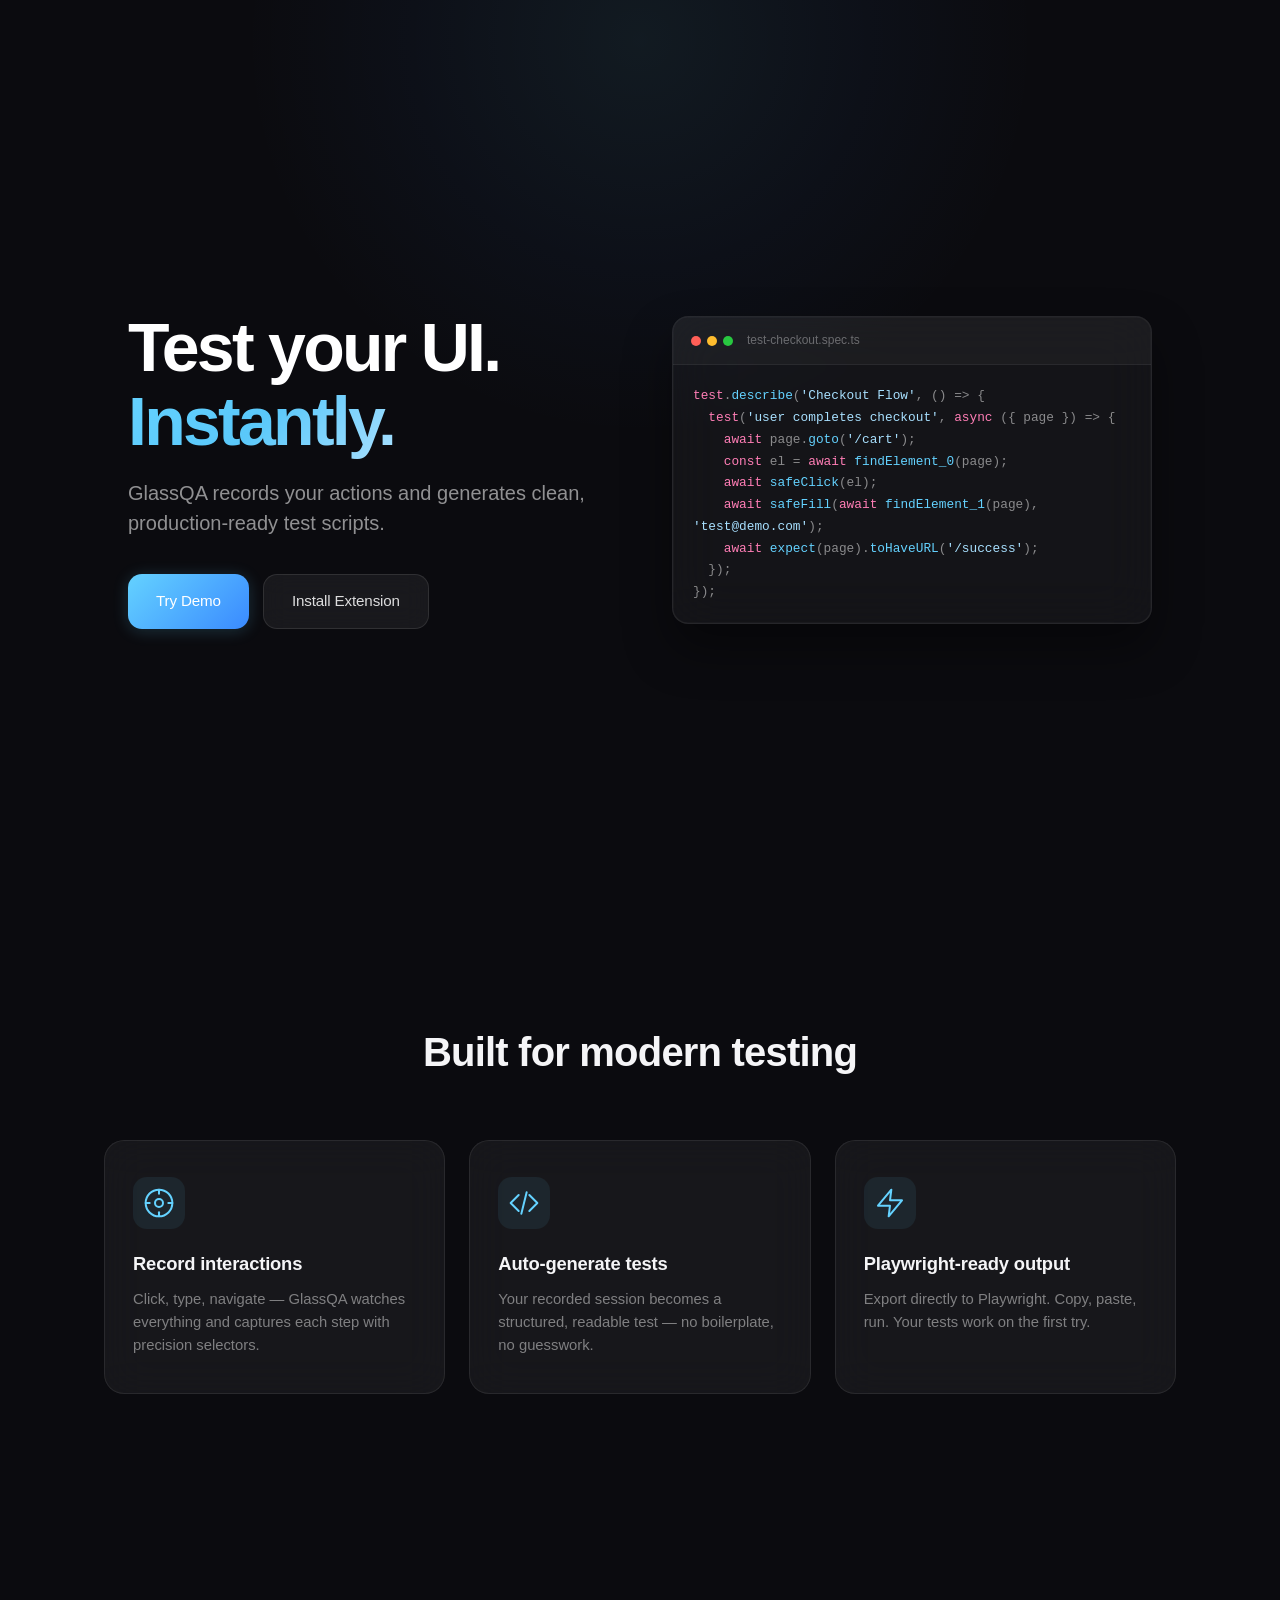
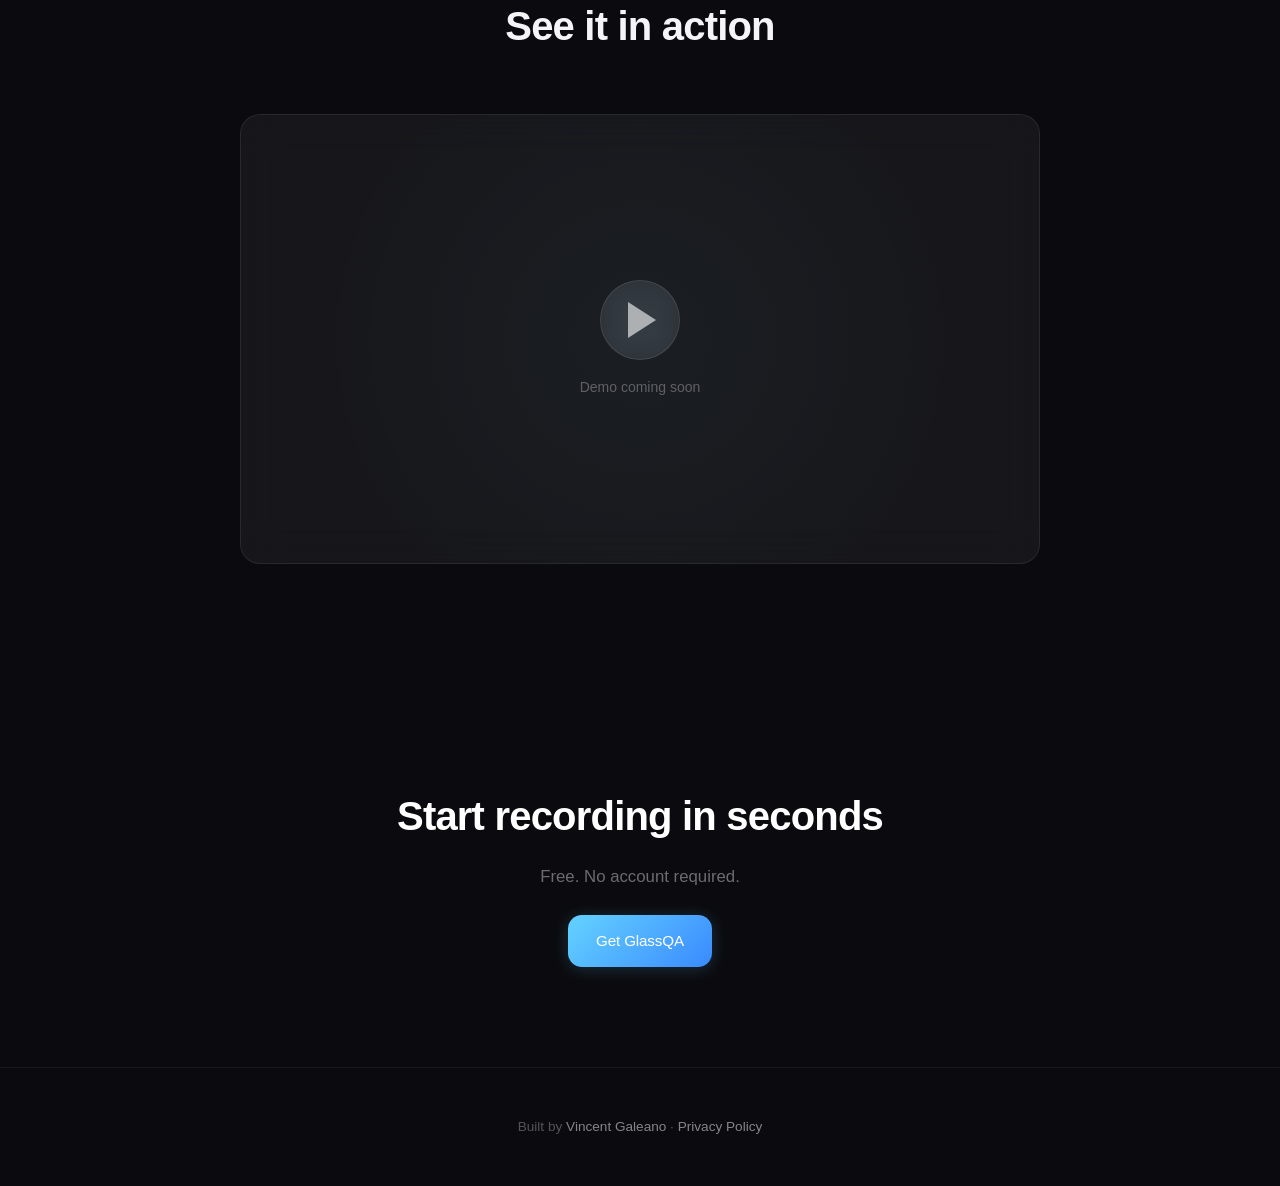
==== index.html @ 744df33e "Add Google site verification meta tag" ====
<!DOCTYPE html>
<html lang="en">
<head>
    <meta charset="UTF-8">
    <meta name="viewport" content="width=device-width, initial-scale=1.0">
    <meta name="description" content="GlassQA records your actions and generates clean, production-ready test scripts. Playwright-ready UI testing, instantly.">
    <meta name="theme-color" content="#0b0b0f">
    <meta name="google-site-verification" content="w3xjfdX42AZ_1gRZuG_v6qGY7btuIz7qNQNB15L5HIU" />
    <title>GlassQA — Test your UI. Instantly.</title>
    <link rel="stylesheet" href="styles.css">
    <link rel="icon" href="data:image/svg+xml,<svg xmlns='http://www.w3.org/2000/svg' viewBox='0 0 100 100'><text y='.9em' font-size='90'>🔬</text></svg>">
</head>
<body>

    <!-- Hero -->
    <section class="hero" id="hero">
        <div class="hero-glow"></div>
        <div class="container">
            <div class="hero-content fade-in">
                <h1 class="hero-title">Test your UI.<br><span class="accent">Instantly.</span></h1>
                <p class="hero-subtitle">GlassQA records your actions and generates clean, production-ready test scripts.</p>
                <div class="hero-actions">
                    <a href="#demo" class="btn btn-primary">Try Demo</a>
                    <a href="#install" class="btn btn-secondary">Install Extension</a>
                </div>
            </div>
            <div class="hero-visual fade-in" style="--delay: 0.2s">
                <div class="glass-card floating">
                    <div class="card-header">
                        <div class="dot red"></div>
                        <div class="dot yellow"></div>
                        <div class="dot green"></div>
                        <span class="card-title">test-checkout.spec.ts</span>
                    </div>
                    <div class="card-body">
                        <code class="code-block">
                            <span class="code-keyword">test</span>.<span class="code-method">describe</span>(<span class="code-string">'Checkout Flow'</span>, () => {<br>
                            &nbsp;&nbsp;<span class="code-keyword">test</span>(<span class="code-string">'user completes checkout'</span>, <span class="code-keyword">async</span> ({ page }) => {<br>
                            &nbsp;&nbsp;&nbsp;&nbsp;<span class="code-keyword">await</span> page.<span class="code-method">goto</span>(<span class="code-string">'/cart'</span>);<br>
                            &nbsp;&nbsp;&nbsp;&nbsp;<span class="code-keyword">const</span> el = <span class="code-keyword">await</span> <span class="code-method">findElement_0</span>(page);<br>
                            &nbsp;&nbsp;&nbsp;&nbsp;<span class="code-keyword">await</span> <span class="code-method">safeClick</span>(el);<br>
                            &nbsp;&nbsp;&nbsp;&nbsp;<span class="code-keyword">await</span> <span class="code-method">safeFill</span>(<span class="code-keyword">await</span> <span class="code-method">findElement_1</span>(page), <span class="code-string">'test@demo.com'</span>);<br>
                            &nbsp;&nbsp;&nbsp;&nbsp;<span class="code-keyword">await</span> <span class="code-method">expect</span>(page).<span class="code-method">toHaveURL</span>(<span class="code-string">'/success'</span>);<br>
                            &nbsp;&nbsp;});<br>
                            });
                        </code>
                    </div>
                </div>
            </div>
        </div>
    </section>

    <!-- Features -->
    <section class="features" id="features">
        <div class="container">
            <h2 class="section-title fade-in">Built for modern testing</h2>
            <div class="features-grid">
                <div class="feature-card glass fade-in" style="--delay: 0.1s">
                    <div class="feature-icon">
                        <svg width="32" height="32" viewBox="0 0 24 24" fill="none" stroke="currentColor" stroke-width="1.5" stroke-linecap="round" stroke-linejoin="round">
                            <circle cx="12" cy="12" r="10"/>
                            <circle cx="12" cy="12" r="3"/>
                            <line x1="12" y1="2" x2="12" y2="5"/>
                            <line x1="12" y1="19" x2="12" y2="22"/>
                            <line x1="2" y1="12" x2="5" y2="12"/>
                            <line x1="19" y1="12" x2="22" y2="12"/>
                        </svg>
                    </div>
                    <h3 class="feature-title">Record interactions</h3>
                    <p class="feature-desc">Click, type, navigate — GlassQA watches everything and captures each step with precision selectors.</p>
                </div>
                <div class="feature-card glass fade-in" style="--delay: 0.2s">
                    <div class="feature-icon">
                        <svg width="32" height="32" viewBox="0 0 24 24" fill="none" stroke="currentColor" stroke-width="1.5" stroke-linecap="round" stroke-linejoin="round">
                            <polyline points="16 18 22 12 16 6"/>
                            <polyline points="8 6 2 12 8 18"/>
                            <line x1="14" y1="4" x2="10" y2="20"/>
                        </svg>
                    </div>
                    <h3 class="feature-title">Auto-generate tests</h3>
                    <p class="feature-desc">Your recorded session becomes a structured, readable test — no boilerplate, no guesswork.</p>
                </div>
                <div class="feature-card glass fade-in" style="--delay: 0.3s">
                    <div class="feature-icon">
                        <svg width="32" height="32" viewBox="0 0 24 24" fill="none" stroke="currentColor" stroke-width="1.5" stroke-linecap="round" stroke-linejoin="round">
                            <path d="M13 2L3 14h9l-1 8 10-12h-9l1-8z"/>
                        </svg>
                    </div>
                    <h3 class="feature-title">Playwright-ready output</h3>
                    <p class="feature-desc">Export directly to Playwright. Copy, paste, run. Your tests work on the first try.</p>
                </div>
            </div>
        </div>
    </section>

    <!-- Demo -->
    <section class="demo" id="demo">
        <div class="container">
            <h2 class="section-title fade-in">See it in action</h2>
            <div class="demo-frame fade-in" style="--delay: 0.15s">
                <div class="glass demo-player">
                    <div class="demo-placeholder">
                        <div class="play-button">
                            <svg width="48" height="48" viewBox="0 0 24 24" fill="currentColor">
                                <polygon points="5 3 19 12 5 21 5 3"/>
                            </svg>
                        </div>
                        <p class="demo-caption">Demo coming soon</p>
                    </div>
                </div>
            </div>
        </div>
    </section>

    <!-- Install CTA -->
    <section class="cta" id="install">
        <div class="container">
            <div class="cta-content fade-in">
                <h2 class="cta-title">Start recording in seconds</h2>
                <p class="cta-subtitle">Free. No account required.</p>
                <a href="https://github.com/vinceg2012/glassqa" class="btn btn-primary" target="_blank" rel="noopener noreferrer">Get GlassQA</a>
            </div>
        </div>
    </section>

    <!-- Footer -->
    <footer class="footer">
        <div class="container">
            <p class="footer-text">Built by <a href="https://vincentgaleano.com" target="_blank" rel="noopener noreferrer">Vincent Galeano</a> · <a href="/privacy-policy.html">Privacy Policy</a></p>
        </div>
    </footer>

    <script src="script.js"></script>
</body>
</html>
---- styles.css ----
/* ============================================
   GlassQA — Apple-grade Landing Page Styles
   iOS 26 Liquid Glass Aesthetic
   ============================================ */

/* --- Reset & Base --- */

*,
*::before,
*::after {
    margin: 0;
    padding: 0;
    box-sizing: border-box;
}

html {
    scroll-behavior: smooth;
    -webkit-font-smoothing: antialiased;
    -moz-osx-font-smoothing: grayscale;
}

body {
    font-family: -apple-system, BlinkMacSystemFont, 'SF Pro Display', 'SF Pro Text',
        'Helvetica Neue', Helvetica, Arial, sans-serif;
    background: #0b0b0f;
    color: #f5f5f7;
    line-height: 1.6;
    overflow-x: hidden;
}

::selection {
    background: rgba(100, 210, 255, 0.3);
    color: #fff;
}

a {
    color: inherit;
    text-decoration: none;
}

/* --- Layout --- */

.container {
    max-width: 1120px;
    margin: 0 auto;
    padding: 0 24px;
}

.section-title {
    font-size: clamp(1.75rem, 4vw, 2.5rem);
    font-weight: 600;
    text-align: center;
    margin-bottom: 56px;
    letter-spacing: -0.02em;
    color: #f5f5f7;
}

/* --- Glass Utility --- */

.glass {
    background: rgba(255, 255, 255, 0.05);
    backdrop-filter: blur(20px);
    -webkit-backdrop-filter: blur(20px);
    border: 1px solid rgba(255, 255, 255, 0.08);
    border-radius: 20px;
}

/* ============================================
   Hero
   ============================================ */

.hero {
    position: relative;
    min-height: 100vh;
    display: flex;
    align-items: center;
    padding: 120px 0 80px;
    overflow: hidden;
}

.hero-glow {
    position: absolute;
    top: -40%;
    left: 50%;
    transform: translateX(-50%);
    width: 800px;
    height: 800px;
    background: radial-gradient(
        circle,
        rgba(100, 210, 255, 0.08) 0%,
        rgba(60, 140, 255, 0.04) 40%,
        transparent 70%
    );
    pointer-events: none;
    animation: glowPulse 6s ease-in-out infinite;
}

@keyframes glowPulse {
    0%, 100% { opacity: 0.7; transform: translateX(-50%) scale(1); }
    50% { opacity: 1; transform: translateX(-50%) scale(1.05); }
}

.hero .container {
    display: grid;
    grid-template-columns: 1fr 1fr;
    gap: 64px;
    align-items: center;
}

.hero-content {
    position: relative;
    z-index: 1;
}

.hero-title {
    font-size: clamp(2.5rem, 6vw, 4.25rem);
    font-weight: 700;
    line-height: 1.08;
    letter-spacing: -0.04em;
    margin-bottom: 20px;
    color: #ffffff;
}

.hero-title .accent {
    background: linear-gradient(135deg, #64d2ff, #5ac8fa, #a8e0ff);
    -webkit-background-clip: text;
    background-clip: text;
    -webkit-text-fill-color: transparent;
}

.hero-subtitle {
    font-size: clamp(1rem, 2vw, 1.25rem);
    color: rgba(255, 255, 255, 0.55);
    line-height: 1.5;
    max-width: 480px;
    margin-bottom: 36px;
    font-weight: 400;
}

.hero-actions {
    display: flex;
    gap: 14px;
    flex-wrap: wrap;
}

/* --- Buttons --- */

.btn {
    display: inline-flex;
    align-items: center;
    justify-content: center;
    padding: 14px 28px;
    border-radius: 14px;
    font-size: 0.95rem;
    font-weight: 500;
    letter-spacing: -0.01em;
    transition: all 0.3s ease;
    cursor: pointer;
    border: none;
    position: relative;
    overflow: hidden;
}

.btn-primary {
    background: linear-gradient(135deg, #64d2ff, #3a8aff);
    color: #fff;
    box-shadow:
        0 2px 16px rgba(100, 210, 255, 0.2),
        0 1px 3px rgba(0, 0, 0, 0.2);
}

.btn-primary:hover {
    box-shadow:
        0 4px 24px rgba(100, 210, 255, 0.35),
        0 1px 3px rgba(0, 0, 0, 0.2);
    transform: translateY(-1px);
}

.btn-primary:active {
    transform: translateY(0);
    box-shadow:
        0 1px 8px rgba(100, 210, 255, 0.2),
        0 1px 2px rgba(0, 0, 0, 0.2);
}

.btn-secondary {
    background: rgba(255, 255, 255, 0.06);
    backdrop-filter: blur(12px);
    -webkit-backdrop-filter: blur(12px);
    border: 1px solid rgba(255, 255, 255, 0.1);
    color: rgba(255, 255, 255, 0.85);
}

.btn-secondary:hover {
    background: rgba(255, 255, 255, 0.1);
    border-color: rgba(255, 255, 255, 0.18);
    transform: translateY(-1px);
}

.btn-secondary:active {
    transform: translateY(0);
    background: rgba(255, 255, 255, 0.06);
}

/* --- Hero Visual (Code Card) --- */

.hero-visual {
    position: relative;
    z-index: 1;
    display: flex;
    justify-content: center;
}

.glass-card {
    background: rgba(255, 255, 255, 0.04);
    backdrop-filter: blur(24px);
    -webkit-backdrop-filter: blur(24px);
    border: 1px solid rgba(255, 255, 255, 0.08);
    border-radius: 16px;
    overflow: hidden;
    width: 100%;
    max-width: 480px;
    box-shadow:
        0 24px 48px rgba(0, 0, 0, 0.4),
        0 0 0 0.5px rgba(255, 255, 255, 0.05) inset;
}

.glass-card.floating {
    animation: float 6s ease-in-out infinite;
}

@keyframes float {
    0%, 100% { transform: translateY(0); }
    50% { transform: translateY(-10px); }
}

.card-header {
    display: flex;
    align-items: center;
    gap: 6px;
    padding: 14px 18px;
    background: rgba(255, 255, 255, 0.03);
    border-bottom: 1px solid rgba(255, 255, 255, 0.06);
}

.dot {
    width: 10px;
    height: 10px;
    border-radius: 50%;
}

.dot.red { background: #ff5f57; }
.dot.yellow { background: #febc2e; }
.dot.green { background: #28c840; }

.card-title {
    margin-left: 8px;
    font-size: 0.75rem;
    color: rgba(255, 255, 255, 0.35);
    font-weight: 400;
}

.card-body {
    padding: 20px;
}

.code-block {
    font-family: 'SF Mono', 'Fira Code', 'Cascadia Code', Consolas, monospace;
    font-size: 0.8rem;
    line-height: 1.7;
    color: rgba(255, 255, 255, 0.5);
    display: block;
}

.code-keyword { color: #ff7eb6; }
.code-string { color: #a8e0ff; }
.code-method { color: #64d2ff; }

/* ============================================
   Features
   ============================================ */

.features {
    padding: 120px 0;
    position: relative;
}

.features-grid {
    display: grid;
    grid-template-columns: repeat(3, 1fr);
    gap: 24px;
}

.feature-card {
    padding: 36px 28px;
    transition: all 0.3s ease;
    position: relative;
    overflow: hidden;
}

.feature-card::before {
    content: '';
    position: absolute;
    top: 0;
    left: 0;
    right: 0;
    bottom: 0;
    border-radius: 20px;
    background: radial-gradient(
        ellipse at 50% 0%,
        rgba(100, 210, 255, 0.06) 0%,
        transparent 60%
    );
    opacity: 0;
    transition: opacity 0.3s ease;
    pointer-events: none;
}

.feature-card:hover {
    transform: translateY(-4px);
    border-color: rgba(255, 255, 255, 0.14);
    box-shadow: 0 16px 40px rgba(0, 0, 0, 0.3);
}

.feature-card:hover::before {
    opacity: 1;
}

.feature-icon {
    width: 52px;
    height: 52px;
    display: flex;
    align-items: center;
    justify-content: center;
    border-radius: 14px;
    background: rgba(100, 210, 255, 0.08);
    color: #64d2ff;
    margin-bottom: 20px;
}

.feature-title {
    font-size: 1.15rem;
    font-weight: 600;
    margin-bottom: 10px;
    letter-spacing: -0.01em;
    color: #f5f5f7;
}

.feature-desc {
    font-size: 0.925rem;
    color: rgba(255, 255, 255, 0.45);
    line-height: 1.55;
    font-weight: 400;
}

/* ============================================
   Demo
   ============================================ */

.demo {
    padding: 80px 0 120px;
}

.demo-frame {
    max-width: 800px;
    margin: 0 auto;
}

.demo-player {
    aspect-ratio: 16 / 9;
    display: flex;
    align-items: center;
    justify-content: center;
    position: relative;
    overflow: hidden;
}

.demo-player::before {
    content: '';
    position: absolute;
    inset: 0;
    background: radial-gradient(
        circle at 50% 50%,
        rgba(100, 210, 255, 0.04) 0%,
        transparent 70%
    );
    pointer-events: none;
}

.demo-placeholder {
    text-align: center;
    position: relative;
    z-index: 1;
}

.play-button {
    width: 80px;
    height: 80px;
    border-radius: 50%;
    background: rgba(255, 255, 255, 0.06);
    backdrop-filter: blur(12px);
    -webkit-backdrop-filter: blur(12px);
    border: 1px solid rgba(255, 255, 255, 0.1);
    display: flex;
    align-items: center;
    justify-content: center;
    margin: 0 auto 16px;
    color: rgba(255, 255, 255, 0.6);
    cursor: pointer;
    transition: all 0.3s ease;
}

.play-button svg {
    margin-left: 4px;
}

.play-button:hover {
    background: rgba(255, 255, 255, 0.1);
    border-color: rgba(255, 255, 255, 0.18);
    color: #64d2ff;
    box-shadow: 0 0 32px rgba(100, 210, 255, 0.15);
    transform: scale(1.05);
}

.demo-caption {
    font-size: 0.875rem;
    color: rgba(255, 255, 255, 0.3);
    font-weight: 400;
}

/* ============================================
   CTA
   ============================================ */

.cta {
    padding: 100px 0;
    text-align: center;
    position: relative;
}

.cta-content {
    display: flex;
    flex-direction: column;
    align-items: center;
    gap: 16px;
}

.cta-title {
    font-size: clamp(1.75rem, 4vw, 2.5rem);
    font-weight: 600;
    letter-spacing: -0.02em;
    color: #ffffff;
}

.cta-subtitle {
    font-size: 1.05rem;
    color: rgba(255, 255, 255, 0.4);
    font-weight: 400;
    margin-bottom: 8px;
}

/* ============================================
   Footer
   ============================================ */

.footer {
    padding: 48px 0;
    border-top: 1px solid rgba(255, 255, 255, 0.06);
}

.footer-text {
    text-align: center;
    font-size: 0.85rem;
    color: rgba(255, 255, 255, 0.3);
    font-weight: 400;
}

.footer-text a {
    color: rgba(255, 255, 255, 0.5);
    transition: color 0.3s ease;
}

.footer-text a:hover {
    color: #64d2ff;
}

/* ============================================
   Animations
   ============================================ */

.fade-in {
    opacity: 0;
    transform: translateY(20px);
    transition: opacity 0.8s ease, transform 0.8s ease;
    transition-delay: var(--delay, 0s);
}

.fade-in.visible {
    opacity: 1;
    transform: translateY(0);
}

/* ============================================
   Responsive
   ============================================ */

@media (max-width: 960px) {
    .hero .container {
        grid-template-columns: 1fr;
        gap: 48px;
        text-align: center;
    }

    .hero-subtitle {
        margin-left: auto;
        margin-right: auto;
    }

    .hero-actions {
        justify-content: center;
    }

    .features-grid {
        grid-template-columns: 1fr;
        max-width: 440px;
        margin: 0 auto;
    }
}

@media (max-width: 600px) {
    .hero {
        padding: 100px 0 60px;
    }

    .hero-title {
        font-size: 2.25rem;
    }

    .hero-actions {
        flex-direction: column;
        align-items: center;
    }

    .btn {
        width: 100%;
        max-width: 280px;
    }

    .glass-card {
        max-width: 340px;
    }

    .code-block {
        font-size: 0.7rem;
    }

    .section-title {
        margin-bottom: 40px;
    }

    .features {
        padding: 80px 0;
    }

    .demo {
        padding: 60px 0 80px;
    }
}
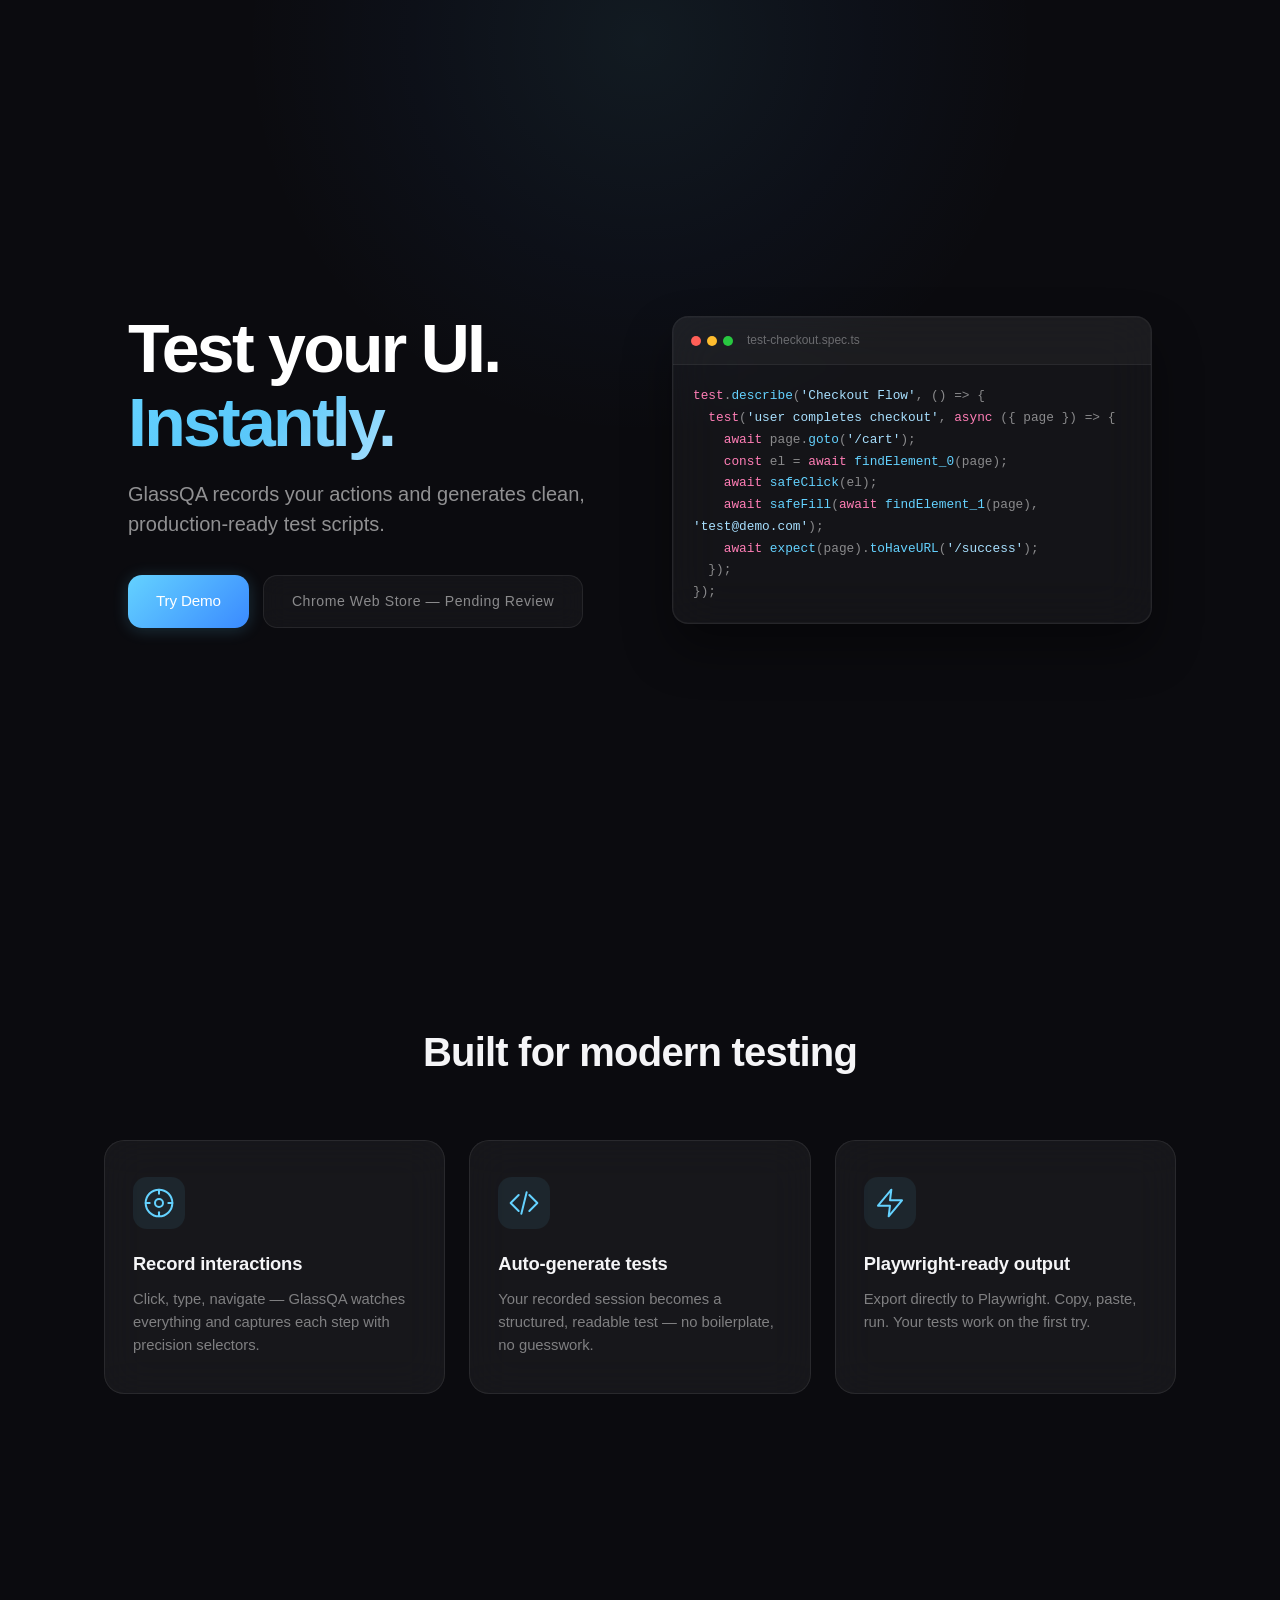
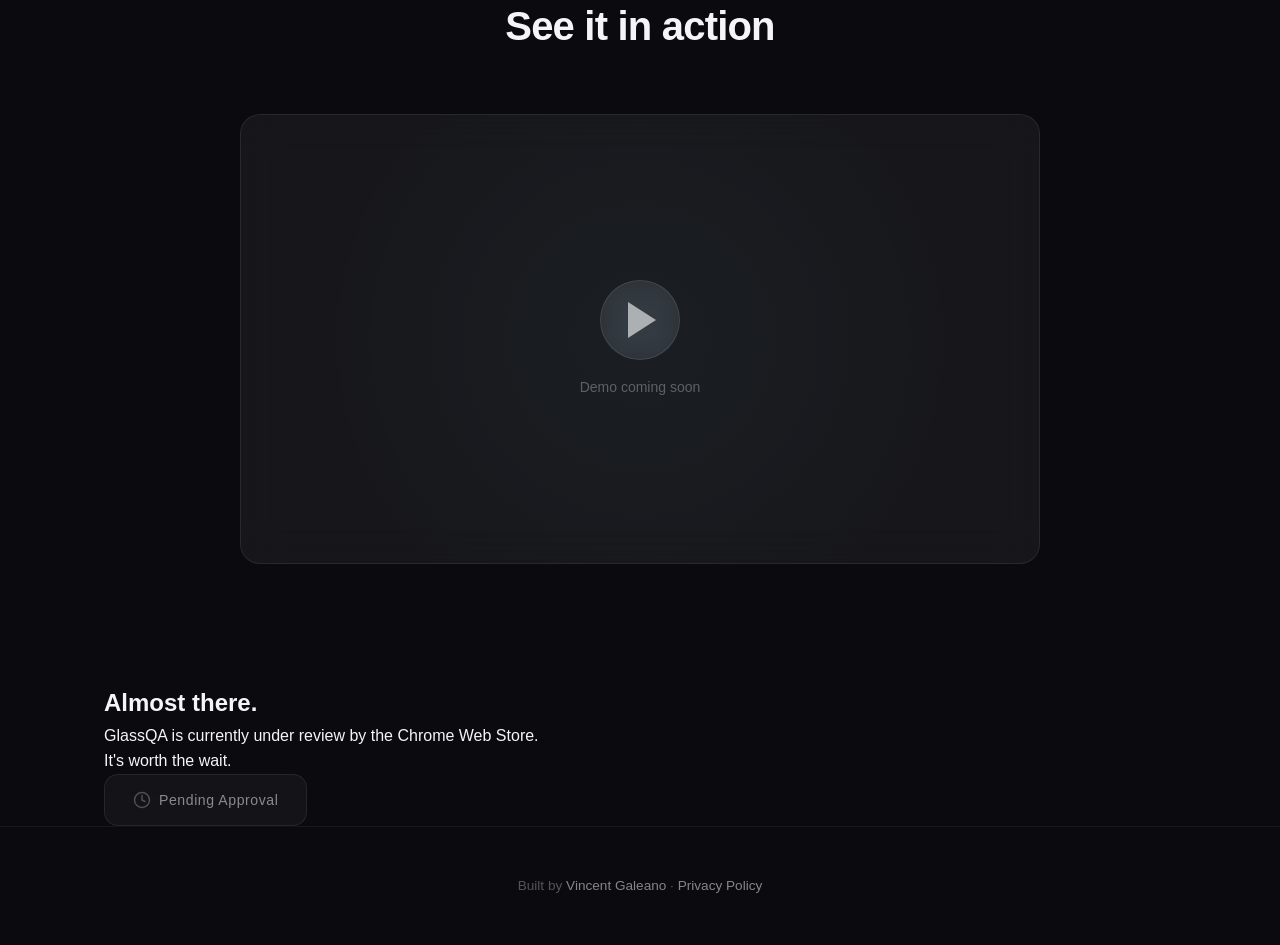
==== commit a875a746: "btn" ====
--- a/index.html
+++ b/index.html
@@ -21,7 +21,7 @@
                 <p class="hero-subtitle">GlassQA records your actions and generates clean, production-ready test scripts.</p>
                 <div class="hero-actions">
                     <a href="#demo" class="btn btn-primary">Try Demo</a>
-                    <a href="#install" class="btn btn-secondary">Install Extension</a>
+                    <span class="btn btn-pending" aria-disabled="true">Chrome Web Store — Pending Review</span>
                 </div>
             </div>
             <div class="hero-visual fade-in" style="--delay: 0.2s">
@@ -116,9 +116,12 @@
     <section class="cta" id="install">
         <div class="container">
             <div class="cta-content fade-in">
-                <h2 class="cta-title">Start recording in seconds</h2>
-                <p class="cta-subtitle">Free. No account required.</p>
-                <a href="https://github.com/vinceg2012/glassqa" class="btn btn-primary" target="_blank" rel="noopener noreferrer">Get GlassQA</a>
+                <h2 class="cta-title">Almost there.</h2>
+                <p class="cta-subtitle">GlassQA is currently under review by the Chrome Web Store.<br>It's worth the wait.</p>
+                <span class="btn btn-pending" aria-disabled="true">
+                    <svg class="pending-icon" width="18" height="18" viewBox="0 0 24 24" fill="none" stroke="currentColor" stroke-width="2" stroke-linecap="round" stroke-linejoin="round"><circle cx="12" cy="12" r="10"/><polyline points="12 6 12 12 16 14"/></svg>
+                    Pending Approval
+                </span>
             </div>
         </div>
     </section>
--- a/styles.css
+++ b/styles.css
@@ -200,6 +200,28 @@
 .btn-secondary:active {
     transform: translateY(0);
     background: rgba(255, 255, 255, 0.06);
+}
+
+/* --- Pending Approval Badge --- */
+
+.btn-pending {
+    background: rgba(255, 255, 255, 0.04);
+    backdrop-filter: blur(12px);
+    -webkit-backdrop-filter: blur(12px);
+    border: 1px solid rgba(255, 255, 255, 0.08);
+    color: rgba(255, 255, 255, 0.5);
+    cursor: default;
+    pointer-events: none;
+    display: inline-flex;
+    align-items: center;
+    gap: 8px;
+    font-size: 0.88rem;
+    letter-spacing: 0.04em;
+}
+
+.btn-pending .pending-icon {
+    opacity: 0.5;
+    flex-shrink: 0;
 }
 
 /* --- Hero Visual (Code Card) --- */
@@ -429,37 +451,6 @@
 }
 
 /* ============================================
-   CTA
-   ============================================ */
-
-.cta {
-    padding: 100px 0;
-    text-align: center;
-    position: relative;
-}
-
-.cta-content {
-    display: flex;
-    flex-direction: column;
-    align-items: center;
-    gap: 16px;
-}
-
-.cta-title {
-    font-size: clamp(1.75rem, 4vw, 2.5rem);
-    font-weight: 600;
-    letter-spacing: -0.02em;
-    color: #ffffff;
-}
-
-.cta-subtitle {
-    font-size: 1.05rem;
-    color: rgba(255, 255, 255, 0.4);
-    font-weight: 400;
-    margin-bottom: 8px;
-}
-
-/* ============================================
    Footer
    ============================================ */
 
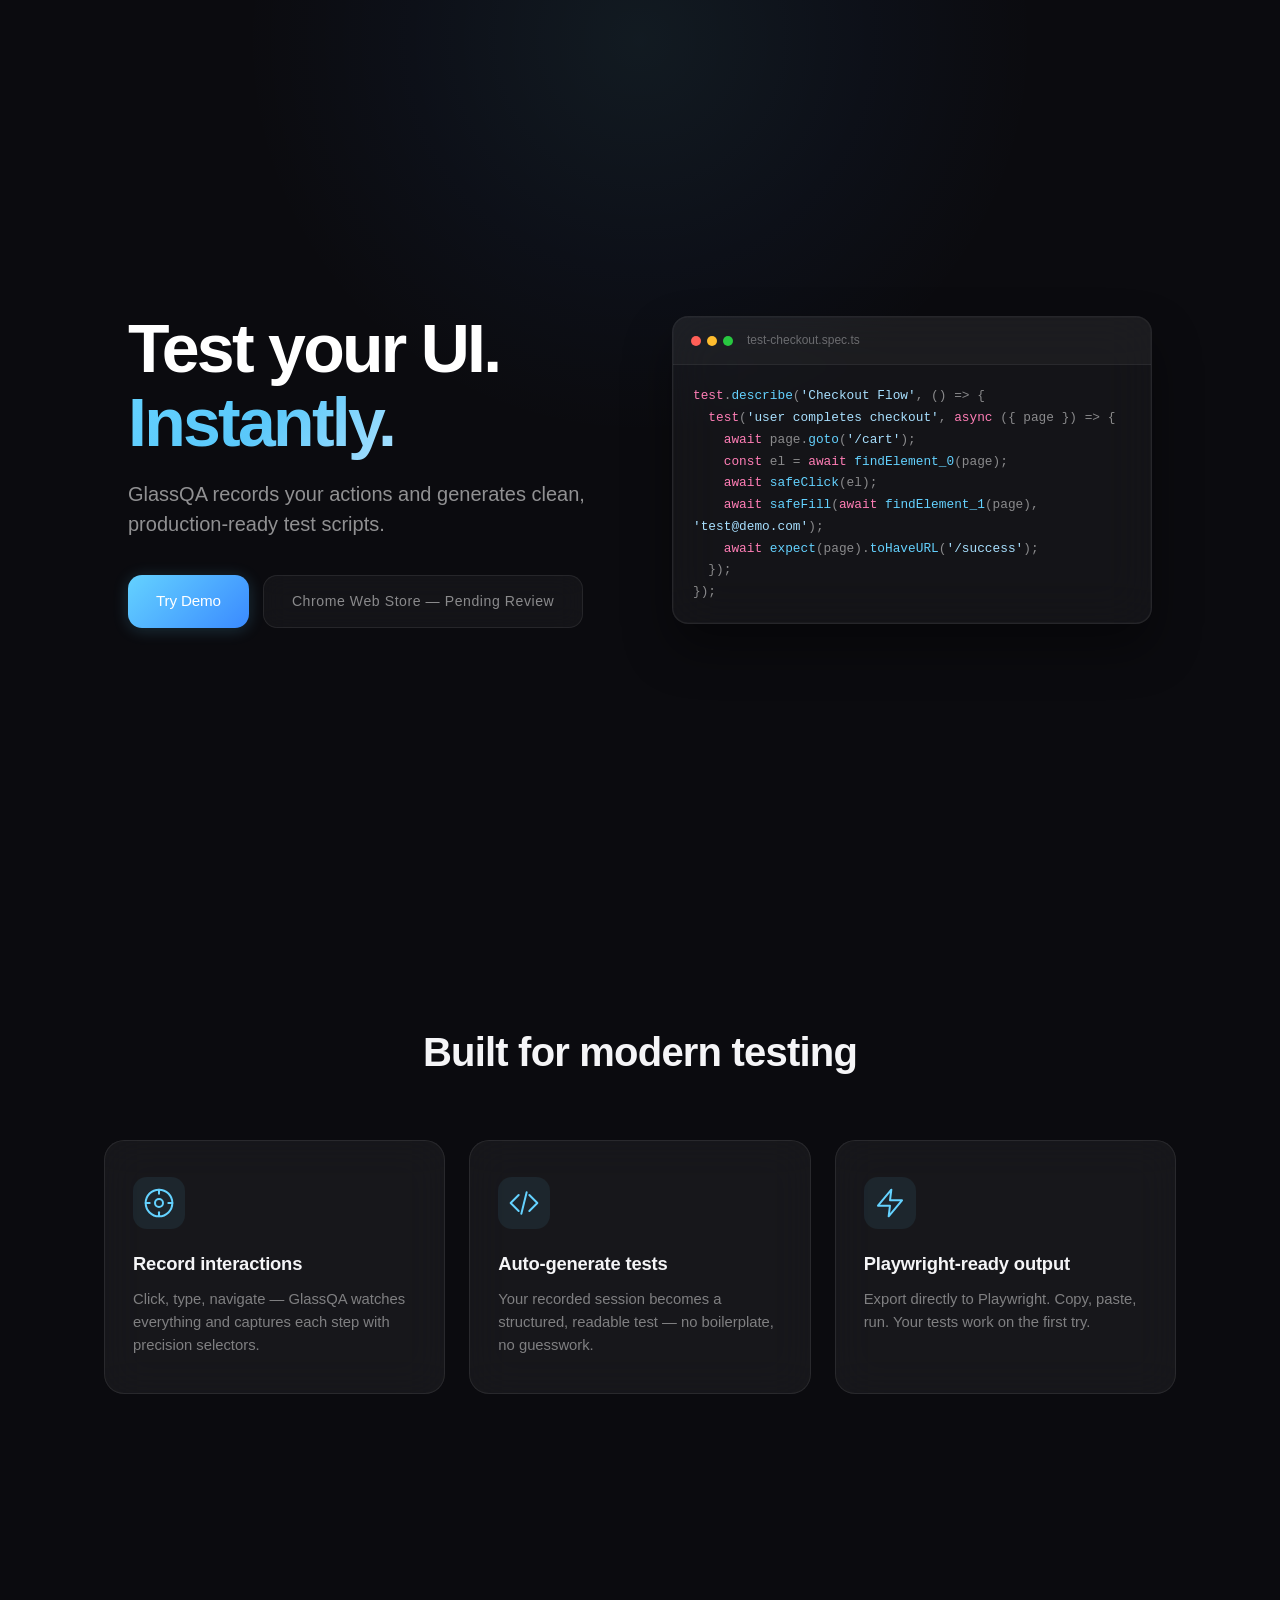
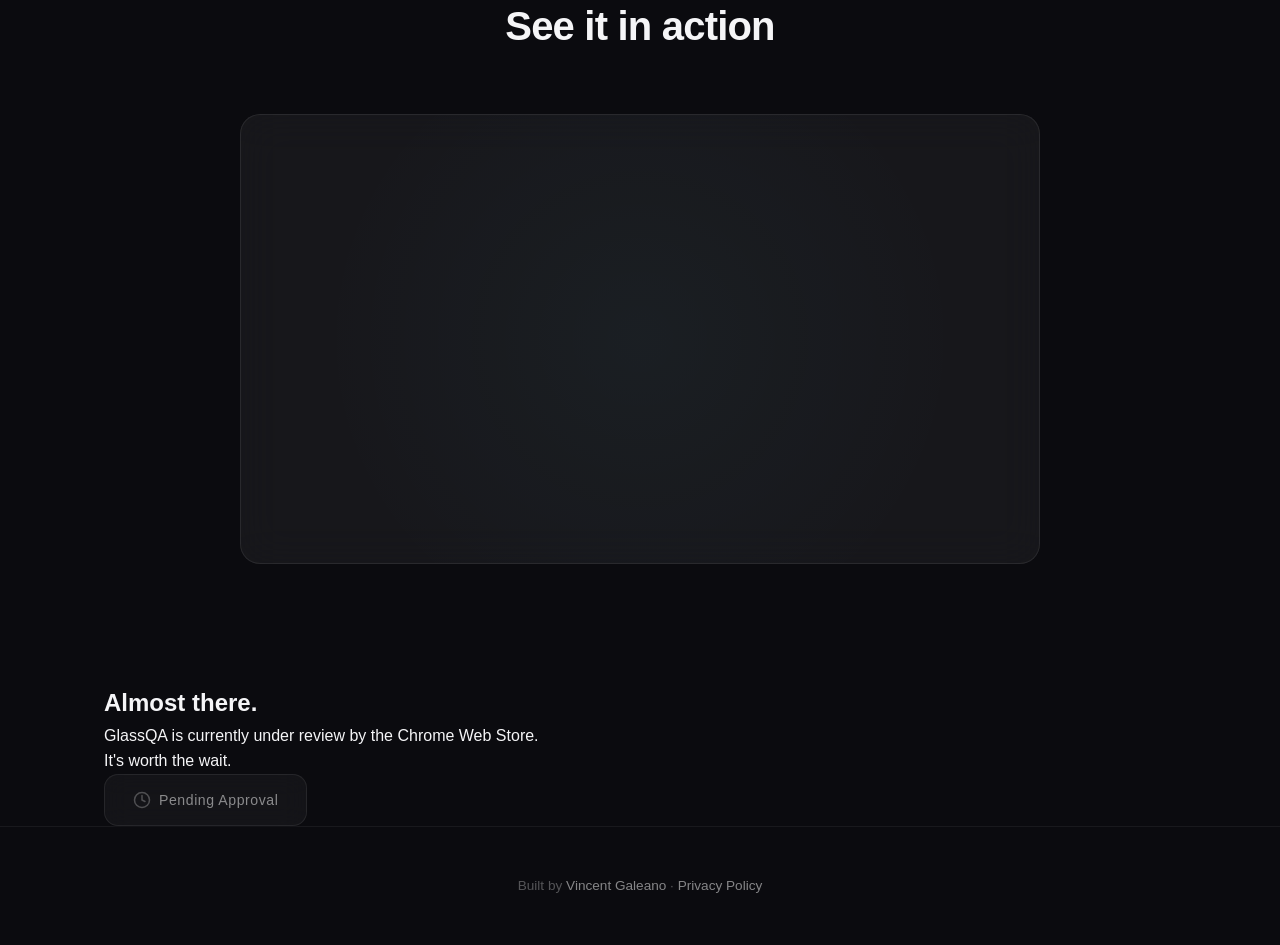
==== commit a64ddf93: "video" ====
--- a/index.html
+++ b/index.html
@@ -99,13 +99,8 @@
             <h2 class="section-title fade-in">See it in action</h2>
             <div class="demo-frame fade-in" style="--delay: 0.15s">
                 <div class="glass demo-player">
-                    <div class="demo-placeholder">
-                        <div class="play-button">
-                            <svg width="48" height="48" viewBox="0 0 24 24" fill="currentColor">
-                                <polygon points="5 3 19 12 5 21 5 3"/>
-                            </svg>
-                        </div>
-                        <p class="demo-caption">Demo coming soon</p>
+                    <div class="demo-video">
+                        <iframe width="560" height="315" src="https://www.youtube.com/embed/6eTuFCnGTJU?si=ABVEQ28-IFFaMQQJ" title="GlassQA Demo" frameborder="0" allow="accelerometer; autoplay; clipboard-write; encrypted-media; gyroscope; picture-in-picture; web-share" referrerpolicy="strict-origin-when-cross-origin" allowfullscreen></iframe>
                     </div>
                 </div>
             </div>
--- a/styles.css
+++ b/styles.css
@@ -409,10 +409,18 @@
     pointer-events: none;
 }
 
-.demo-placeholder {
-    text-align: center;
+.demo-video {
     position: relative;
     z-index: 1;
+    width: 100%;
+    height: 100%;
+}
+
+.demo-video iframe {
+    width: 100%;
+    height: 100%;
+    border: none;
+    border-radius: 12px;
 }
 
 .play-button {
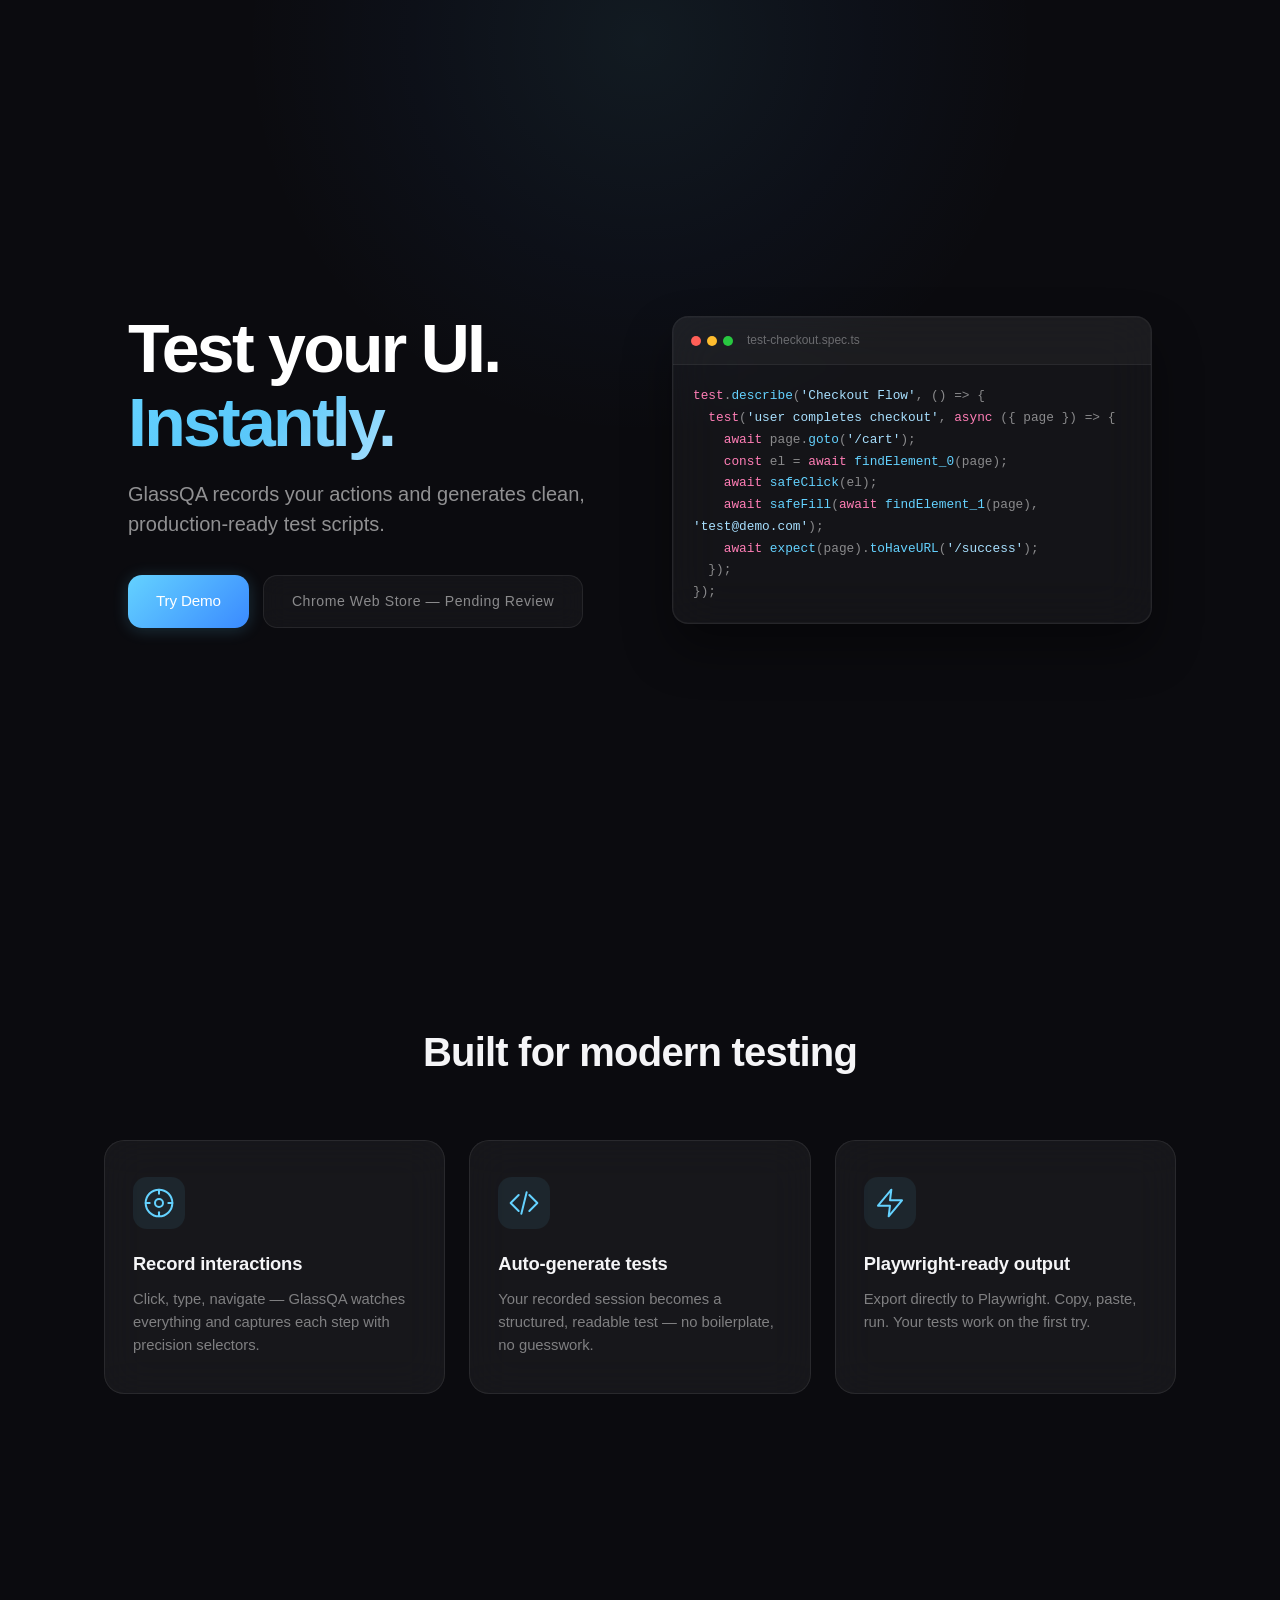
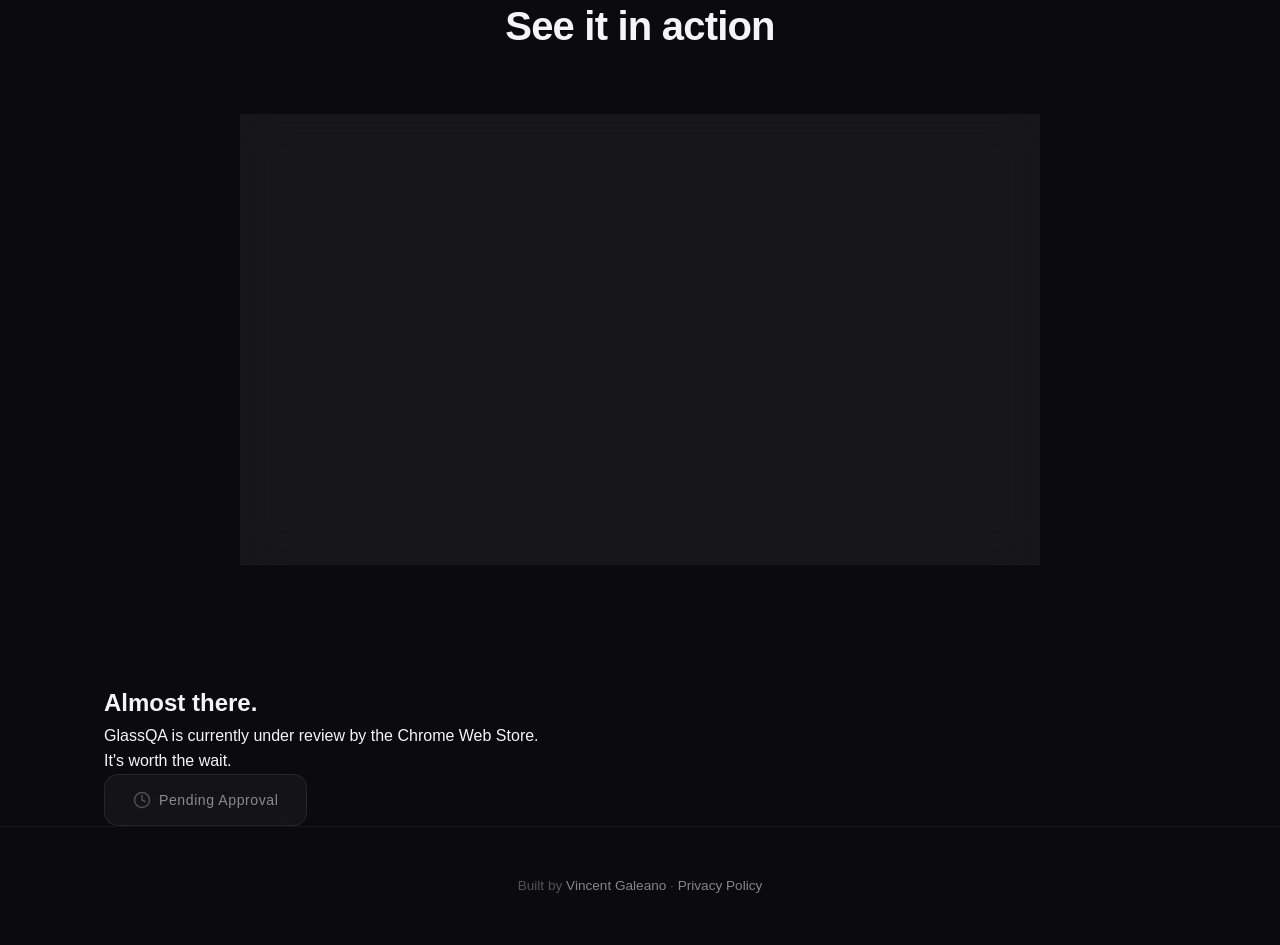
==== commit 74dc2d88: "Add Google Analytics (G-XHGTXLZWZK)" ====
--- a/index.html
+++ b/index.html
@@ -3,6 +3,14 @@
 <head>
     <meta charset="UTF-8">
     <meta name="viewport" content="width=device-width, initial-scale=1.0">
+    <!-- Google tag (gtag.js) -->
+    <script async src="https://www.googletagmanager.com/gtag/js?id=G-XHGTXLZWZK"></script>
+    <script>
+      window.dataLayer = window.dataLayer || [];
+      function gtag(){dataLayer.push(arguments);}
+      gtag('js', new Date());
+      gtag('config', 'G-XHGTXLZWZK');
+    </script>
     <meta name="description" content="GlassQA records your actions and generates clean, production-ready test scripts. Playwright-ready UI testing, instantly.">
     <meta name="theme-color" content="#0b0b0f">
     <meta name="google-site-verification" content="w3xjfdX42AZ_1gRZuG_v6qGY7btuIz7qNQNB15L5HIU" />
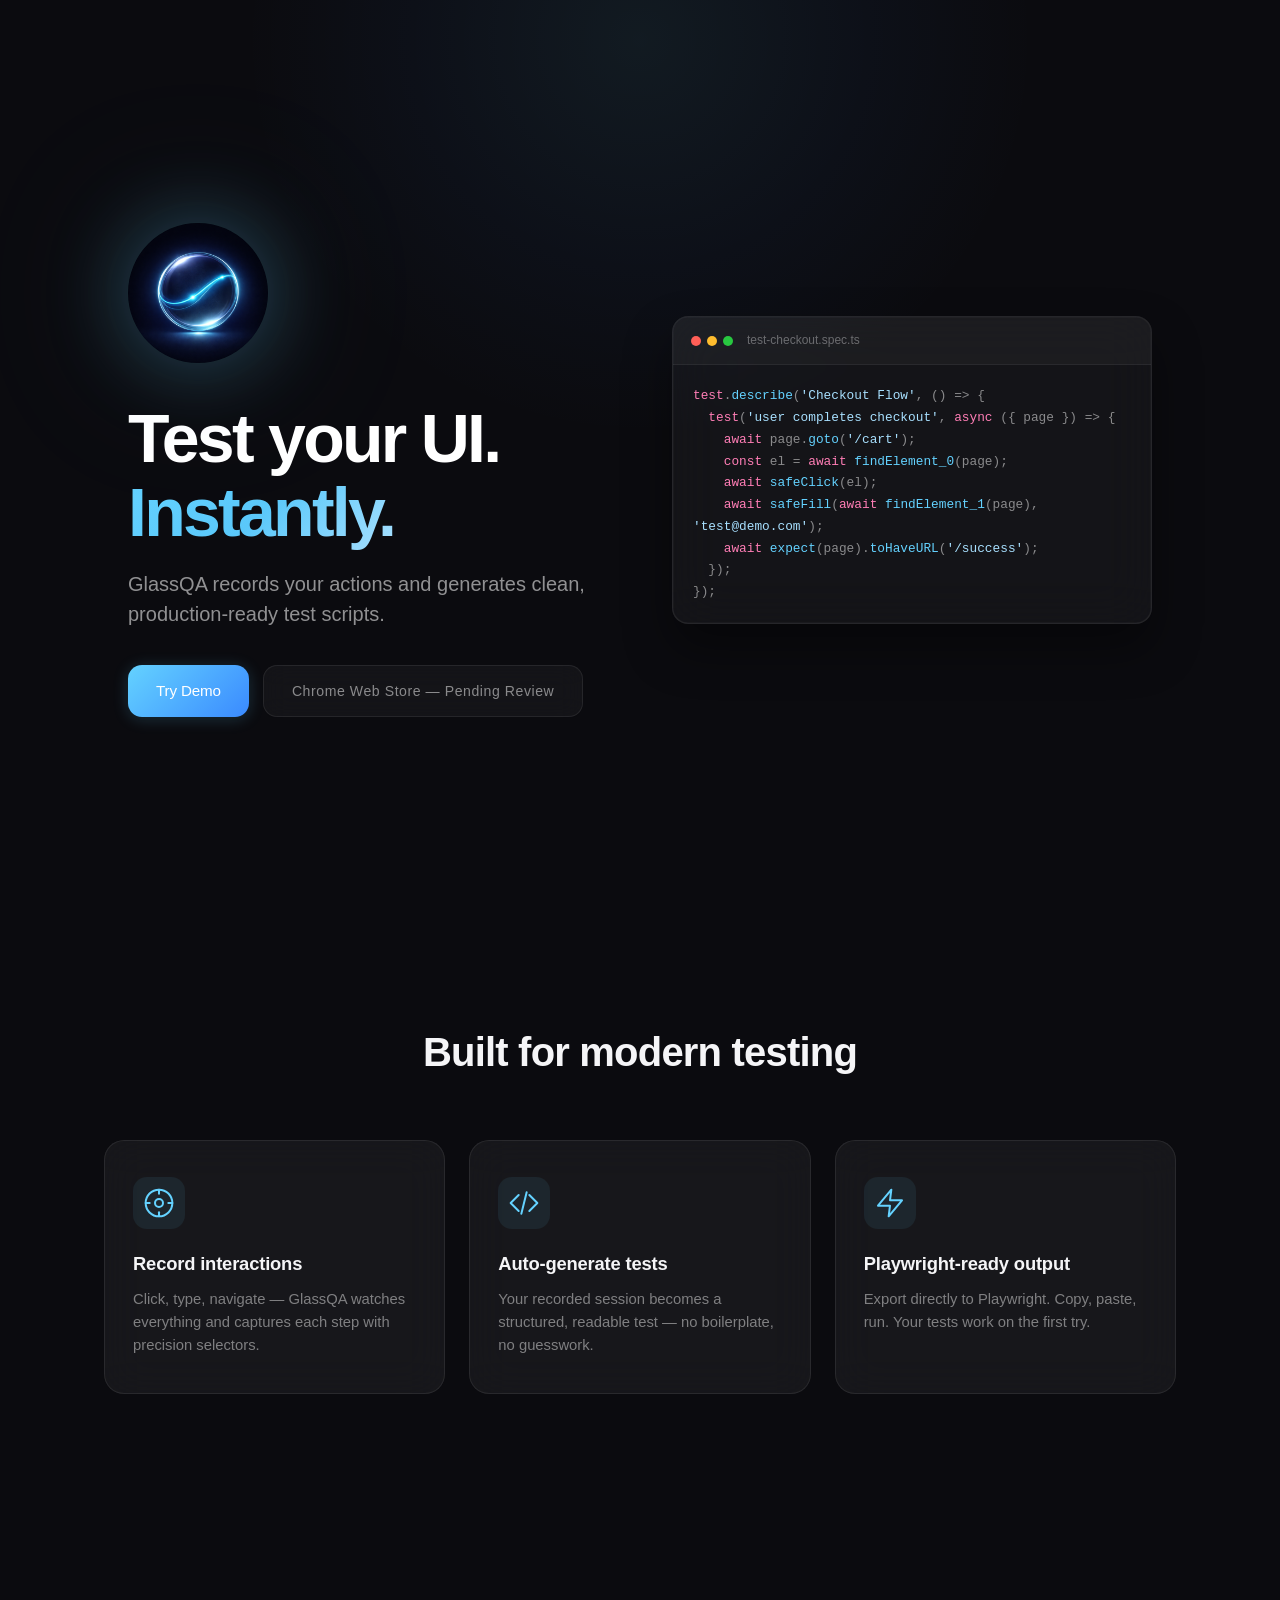
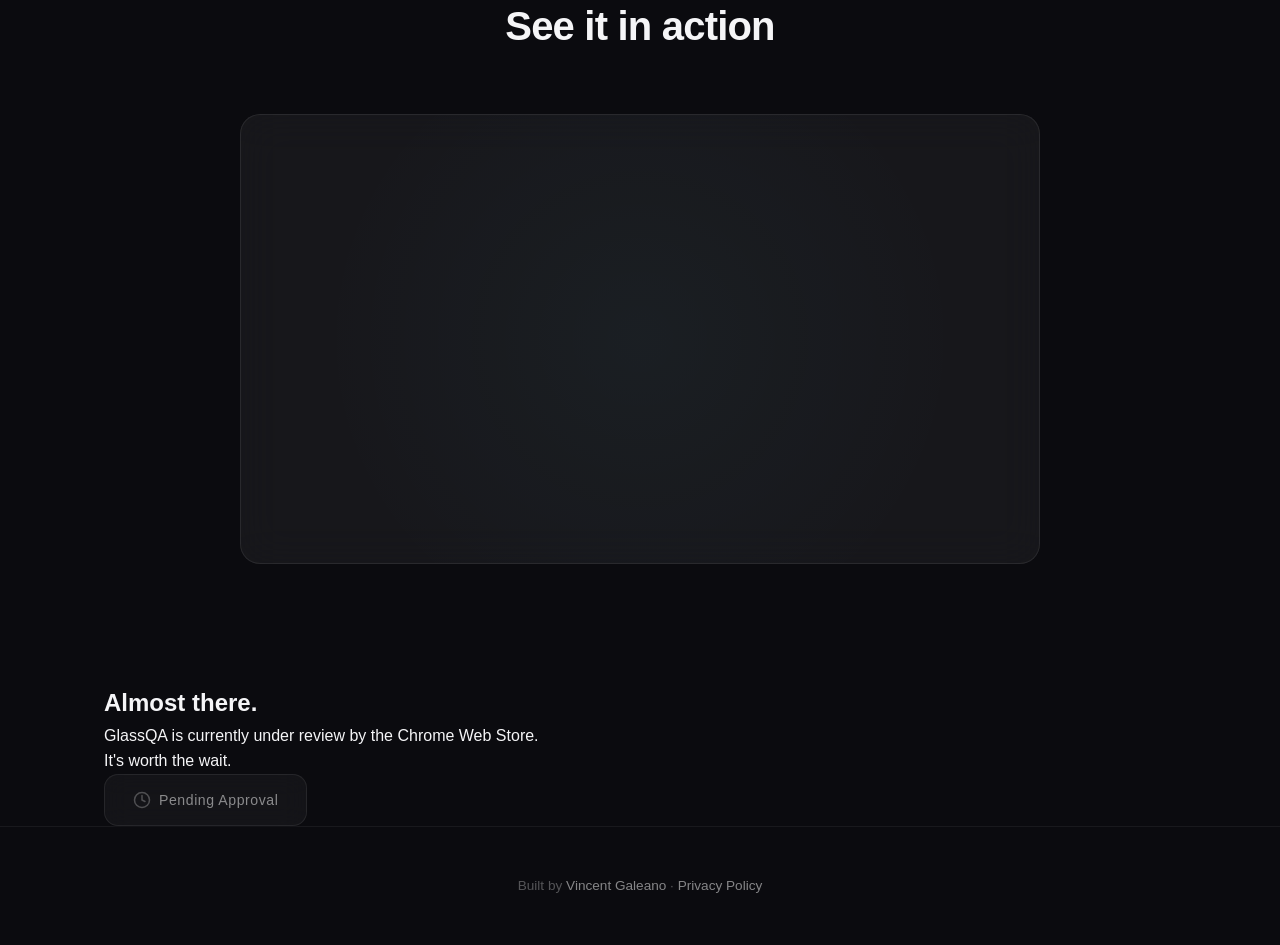
==== commit dc53dbfc: "update" ====
--- a/index.html
+++ b/index.html
@@ -16,7 +16,7 @@
     <meta name="google-site-verification" content="w3xjfdX42AZ_1gRZuG_v6qGY7btuIz7qNQNB15L5HIU" />
     <title>GlassQA — Test your UI. Instantly.</title>
     <link rel="stylesheet" href="styles.css">
-    <link rel="icon" href="data:image/svg+xml,<svg xmlns='http://www.w3.org/2000/svg' viewBox='0 0 100 100'><text y='.9em' font-size='90'>🔬</text></svg>">
+    <link rel="icon" href="assets/glassQA.png" type="image/png">
 </head>
 <body>
 
@@ -25,6 +25,7 @@
         <div class="hero-glow"></div>
         <div class="container">
             <div class="hero-content fade-in">
+                <img src="assets/glassQA.png" alt="GlassQA" class="hero-logo" width="140" height="140">
                 <h1 class="hero-title">Test your UI.<br><span class="accent">Instantly.</span></h1>
                 <p class="hero-subtitle">GlassQA records your actions and generates clean, production-ready test scripts.</p>
                 <div class="hero-actions">
--- a/styles.css
+++ b/styles.css
@@ -110,6 +110,20 @@
 .hero-content {
     position: relative;
     z-index: 1;
+}
+
+.hero-logo {
+    width: 140px;
+    height: 140px;
+    margin-bottom: 32px;
+    border-radius: 50%;
+    filter: drop-shadow(0 0 40px rgba(100, 210, 255, 0.3)) drop-shadow(0 0 80px rgba(100, 210, 255, 0.1));
+    animation: logoFloat 4s ease-in-out infinite;
+}
+
+@keyframes logoFloat {
+    0%, 100% { transform: translateY(0); }
+    50% { transform: translateY(-10px); }
 }
 
 .hero-title {
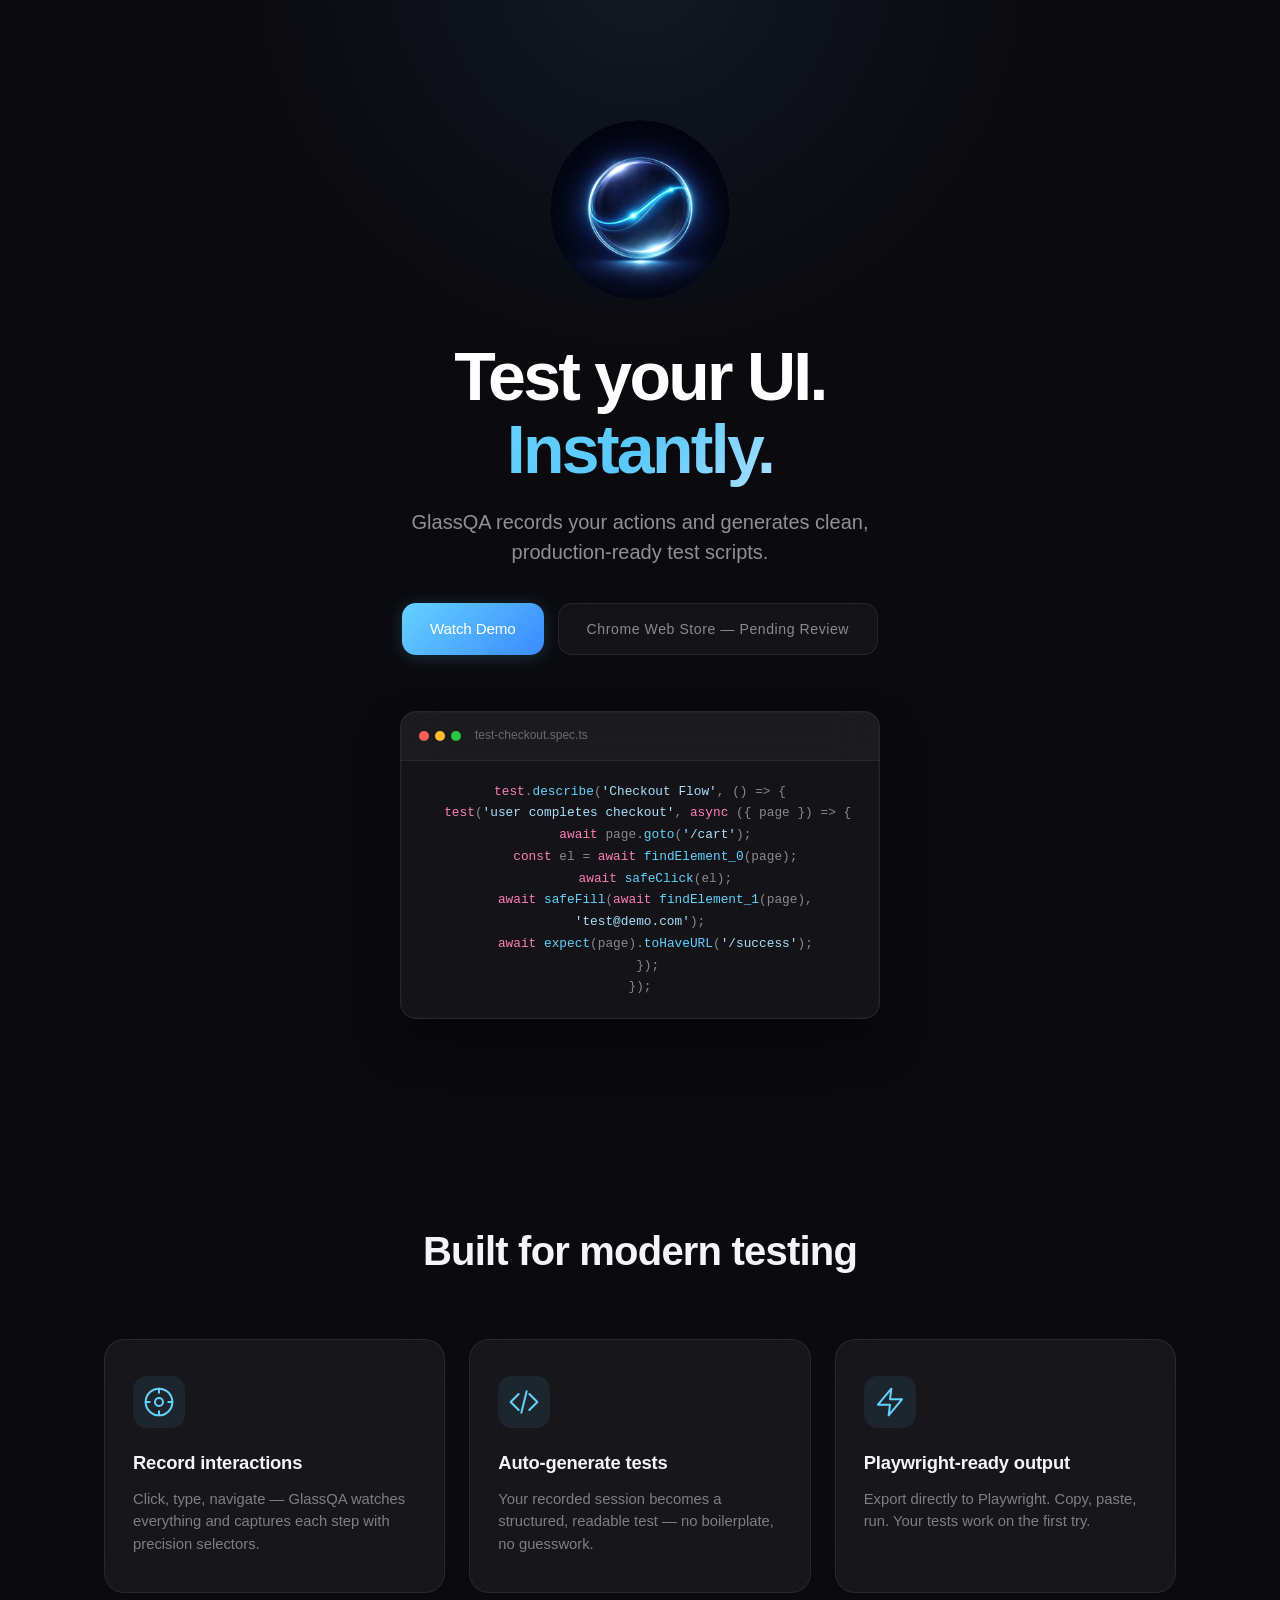
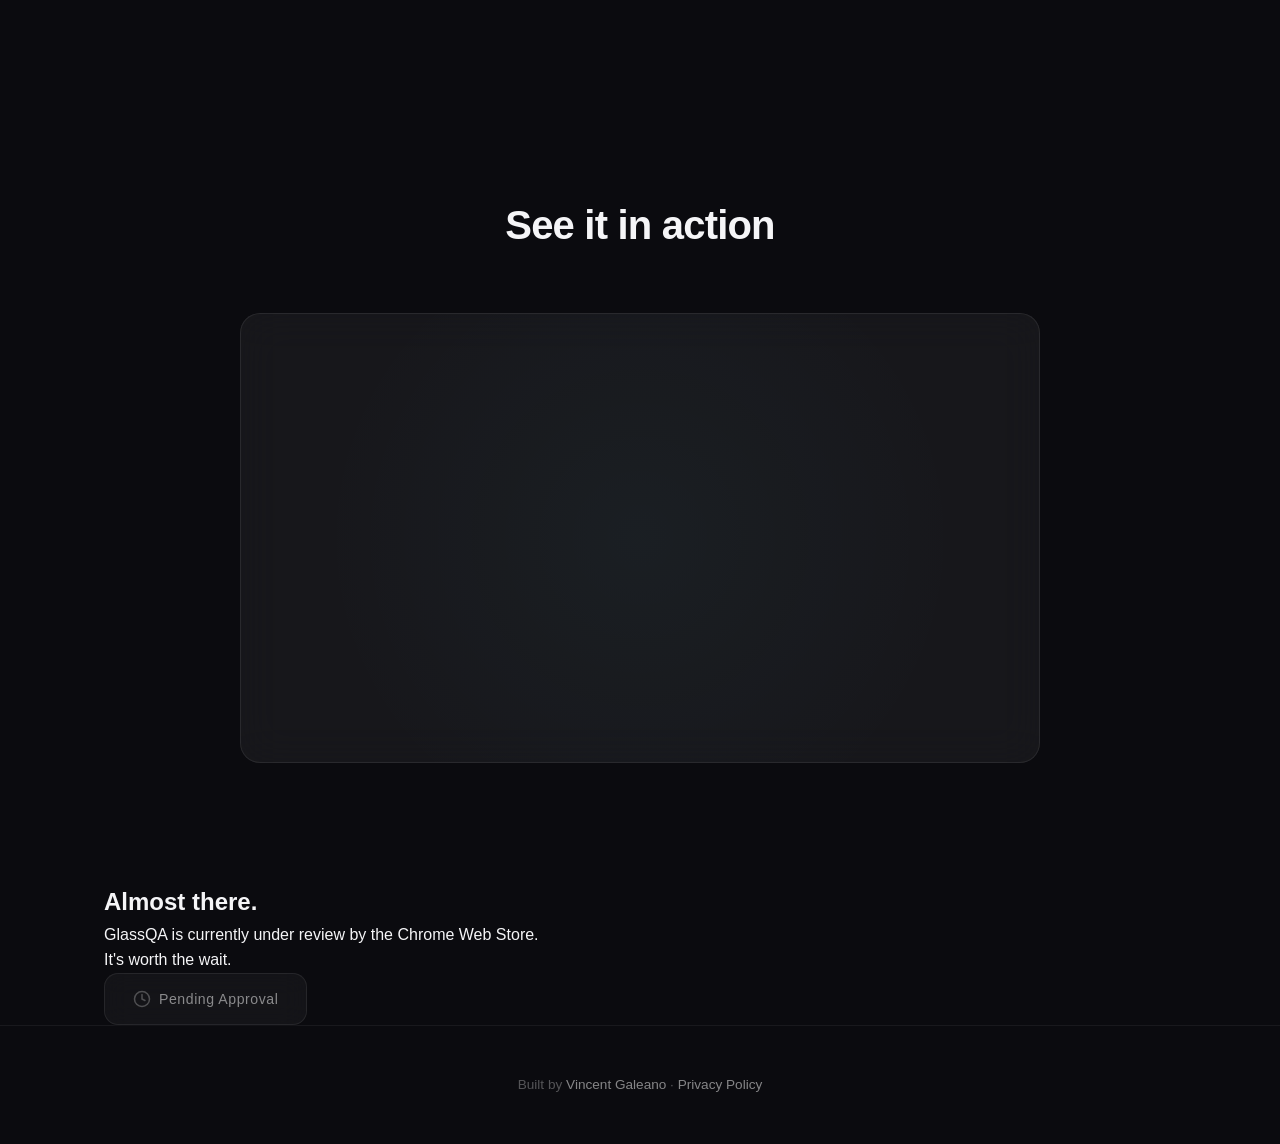
==== commit 40d8b8b3: "Rename 'Try Demo' button to 'Watch Demo'" ====
--- a/index.html
+++ b/index.html
@@ -16,7 +16,9 @@
     <meta name="google-site-verification" content="w3xjfdX42AZ_1gRZuG_v6qGY7btuIz7qNQNB15L5HIU" />
     <title>GlassQA — Test your UI. Instantly.</title>
     <link rel="stylesheet" href="styles.css">
-    <link rel="icon" href="assets/glassQA.png" type="image/png">
+    <link rel="icon" type="image/png" sizes="32x32" href="assets/favicon-32x32.png">
+    <link rel="icon" type="image/png" sizes="16x16" href="assets/favicon-16x16.png">
+    <link rel="apple-touch-icon" sizes="180x180" href="assets/apple-touch-icon.png">
 </head>
 <body>
 
@@ -29,7 +31,7 @@
                 <h1 class="hero-title">Test your UI.<br><span class="accent">Instantly.</span></h1>
                 <p class="hero-subtitle">GlassQA records your actions and generates clean, production-ready test scripts.</p>
                 <div class="hero-actions">
-                    <a href="#demo" class="btn btn-primary">Try Demo</a>
+                    <a href="#demo" class="btn btn-primary">Watch Demo</a>
                     <span class="btn btn-pending" aria-disabled="true">Chrome Web Store — Pending Review</span>
                 </div>
             </div>
--- a/styles.css
+++ b/styles.css
@@ -101,23 +101,29 @@
 }
 
 .hero .container {
-    display: grid;
-    grid-template-columns: 1fr 1fr;
-    gap: 64px;
-    align-items: center;
+    display: flex;
+    flex-direction: column;
+    align-items: center;
+    text-align: center;
+    gap: 56px;
 }
 
 .hero-content {
     position: relative;
     z-index: 1;
+    display: flex;
+    flex-direction: column;
+    align-items: center;
 }
 
 .hero-logo {
-    width: 140px;
-    height: 140px;
-    margin-bottom: 32px;
+    width: 180px;
+    height: 180px;
+    margin-bottom: 40px;
     border-radius: 50%;
-    filter: drop-shadow(0 0 40px rgba(100, 210, 255, 0.3)) drop-shadow(0 0 80px rgba(100, 210, 255, 0.1));
+    clip-path: circle(50%);
+    object-fit: cover;
+    filter: drop-shadow(0 0 60px rgba(100, 210, 255, 0.35)) drop-shadow(0 0 120px rgba(100, 210, 255, 0.12));
     animation: logoFloat 4s ease-in-out infinite;
 }
 
@@ -146,15 +152,18 @@
     font-size: clamp(1rem, 2vw, 1.25rem);
     color: rgba(255, 255, 255, 0.55);
     line-height: 1.5;
-    max-width: 480px;
+    max-width: 520px;
     margin-bottom: 36px;
     font-weight: 400;
+    margin-left: auto;
+    margin-right: auto;
 }
 
 .hero-actions {
     display: flex;
     gap: 14px;
     flex-wrap: wrap;
+    justify-content: center;
 }
 
 /* --- Buttons --- */
@@ -518,19 +527,9 @@
    ============================================ */
 
 @media (max-width: 960px) {
-    .hero .container {
-        grid-template-columns: 1fr;
-        gap: 48px;
-        text-align: center;
-    }
-
-    .hero-subtitle {
-        margin-left: auto;
-        margin-right: auto;
-    }
-
-    .hero-actions {
-        justify-content: center;
+    .hero-logo {
+        width: 140px;
+        height: 140px;
     }
 
     .features-grid {
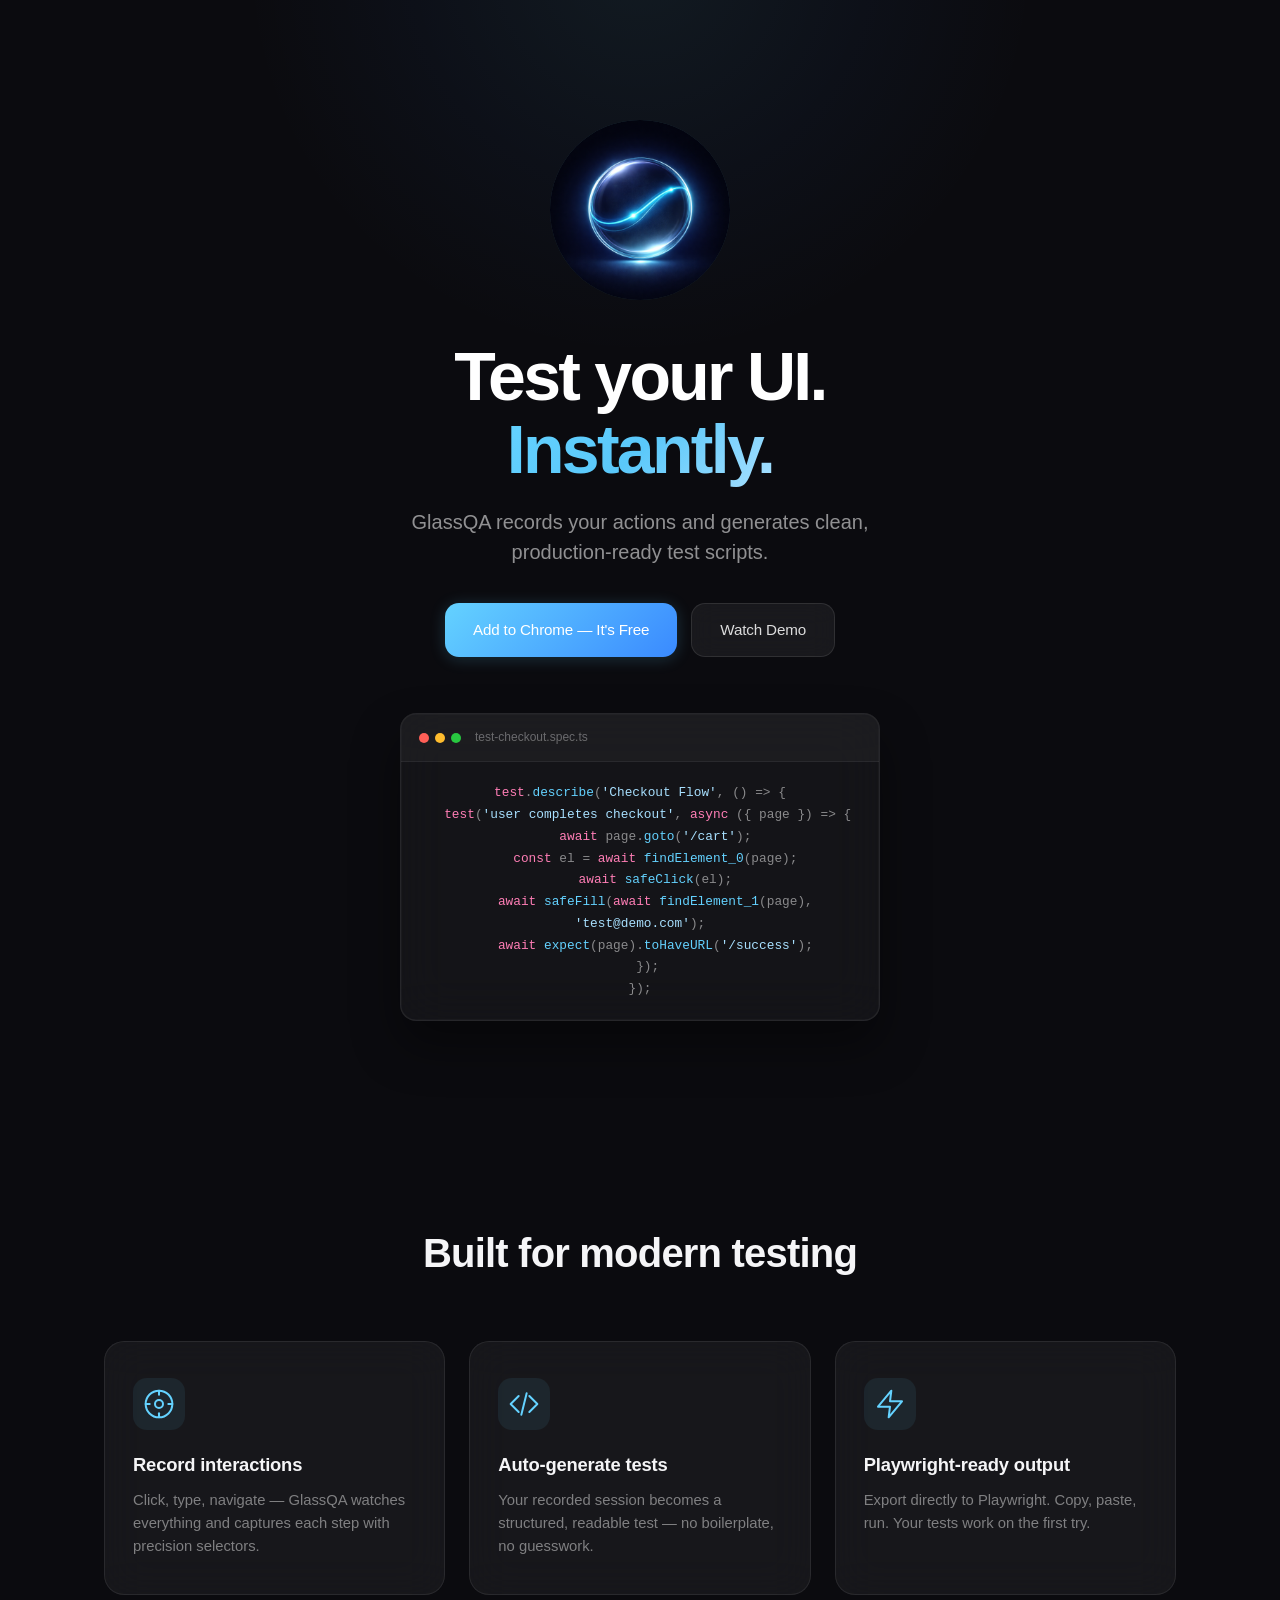
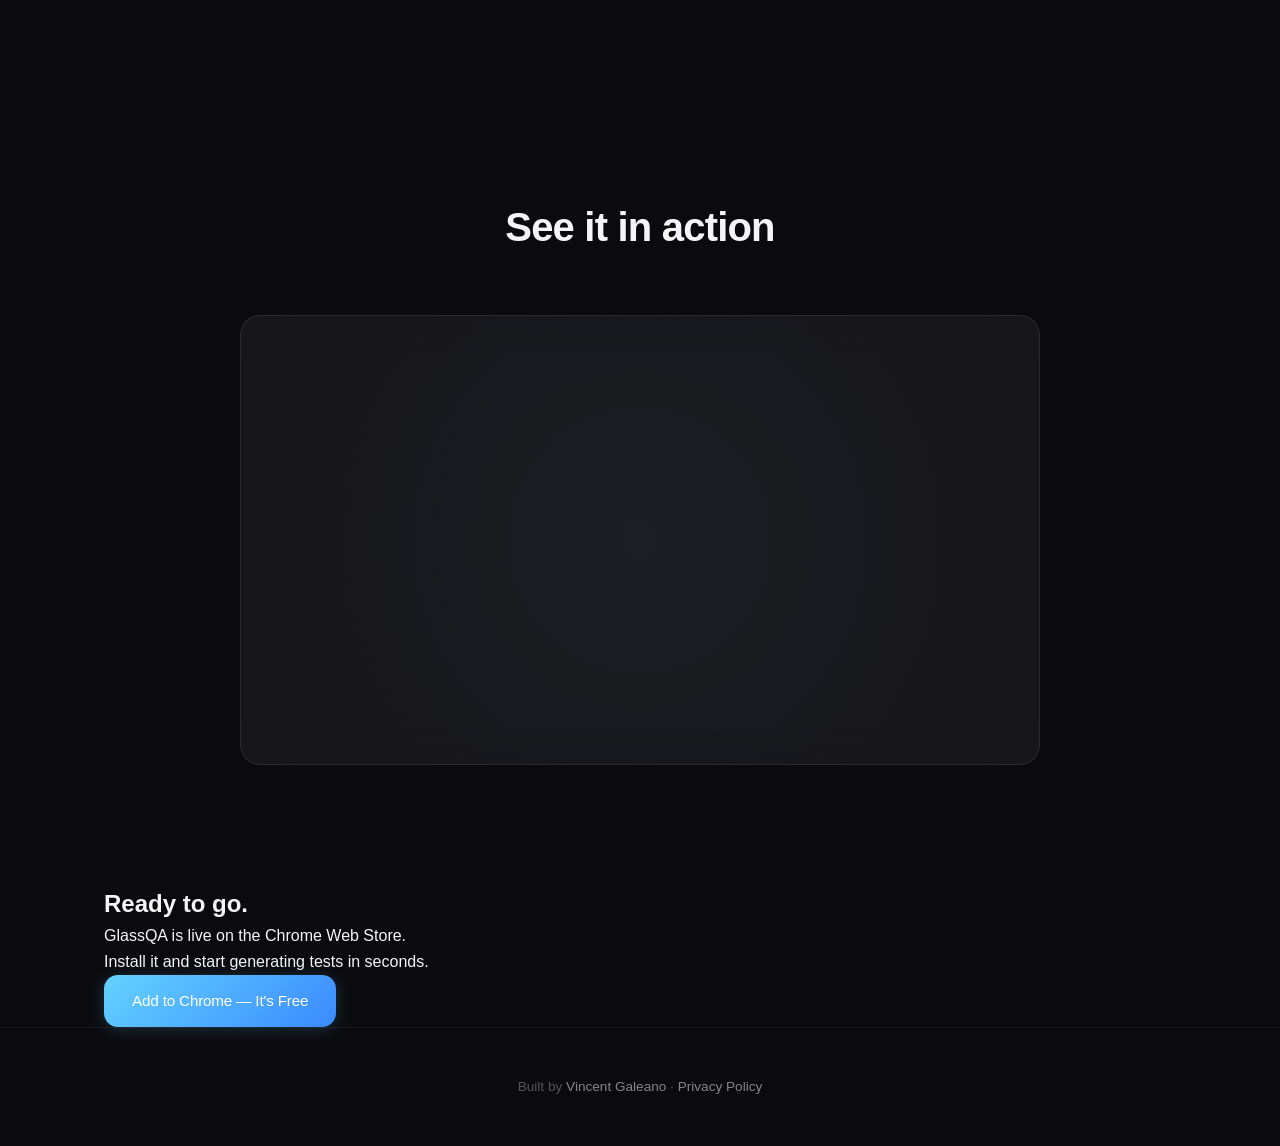
==== commit 980596aa: "update" ====
--- a/index.html
+++ b/index.html
@@ -31,8 +31,8 @@
                 <h1 class="hero-title">Test your UI.<br><span class="accent">Instantly.</span></h1>
                 <p class="hero-subtitle">GlassQA records your actions and generates clean, production-ready test scripts.</p>
                 <div class="hero-actions">
-                    <a href="#demo" class="btn btn-primary">Watch Demo</a>
-                    <span class="btn btn-pending" aria-disabled="true">Chrome Web Store — Pending Review</span>
+                    <a href="https://chromewebstore.google.com/detail/bcdnnkmilggcicofnmndoachohhjdlhg" class="btn btn-primary" target="_blank" rel="noopener noreferrer">Add to Chrome — It's Free</a>
+                    <a href="#demo" class="btn btn-secondary">Watch Demo</a>
                 </div>
             </div>
             <div class="hero-visual fade-in" style="--delay: 0.2s">
@@ -122,12 +122,9 @@
     <section class="cta" id="install">
         <div class="container">
             <div class="cta-content fade-in">
-                <h2 class="cta-title">Almost there.</h2>
-                <p class="cta-subtitle">GlassQA is currently under review by the Chrome Web Store.<br>It's worth the wait.</p>
-                <span class="btn btn-pending" aria-disabled="true">
-                    <svg class="pending-icon" width="18" height="18" viewBox="0 0 24 24" fill="none" stroke="currentColor" stroke-width="2" stroke-linecap="round" stroke-linejoin="round"><circle cx="12" cy="12" r="10"/><polyline points="12 6 12 12 16 14"/></svg>
-                    Pending Approval
-                </span>
+                <h2 class="cta-title">Ready to go.</h2>
+                <p class="cta-subtitle">GlassQA is live on the Chrome Web Store.<br>Install it and start generating tests in seconds.</p>
+                <a href="https://chromewebstore.google.com/detail/bcdnnkmilggcicofnmndoachohhjdlhg" class="btn btn-primary" target="_blank" rel="noopener noreferrer">Add to Chrome — It's Free</a>
             </div>
         </div>
     </section>
